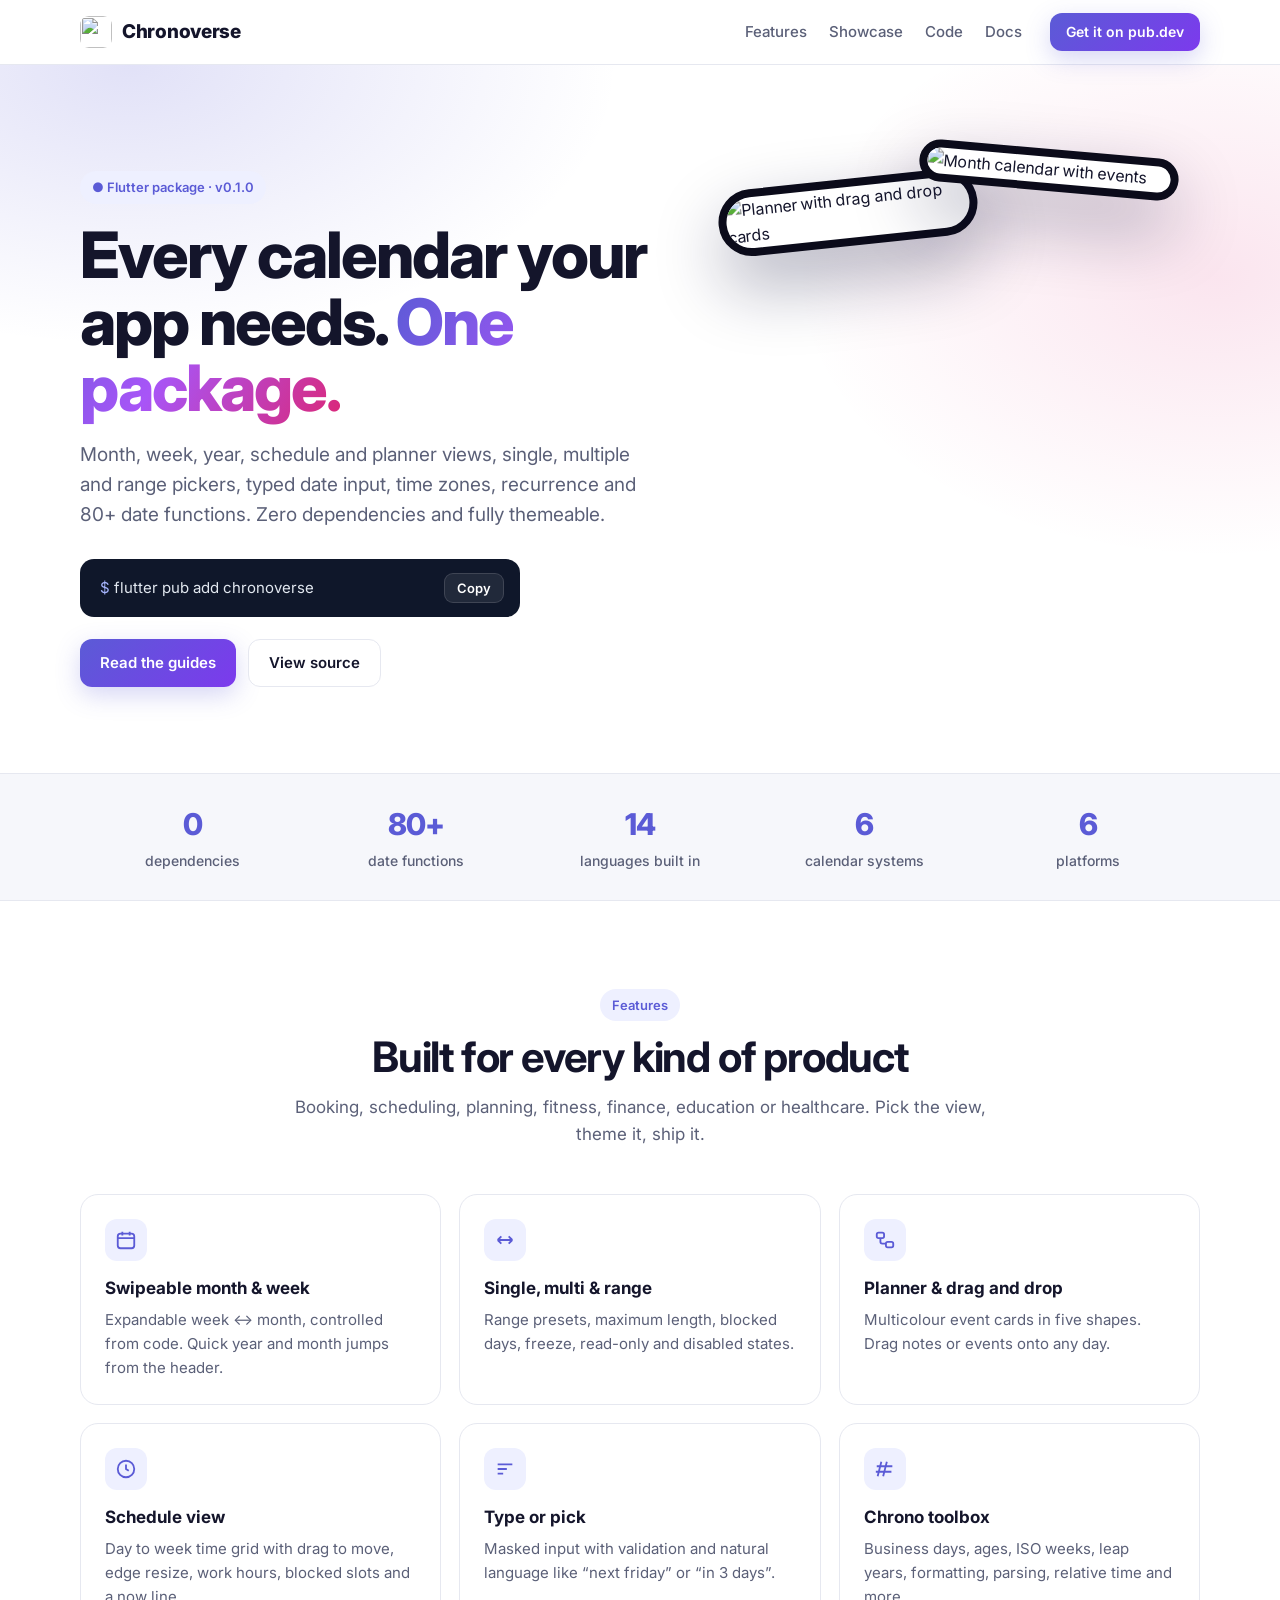
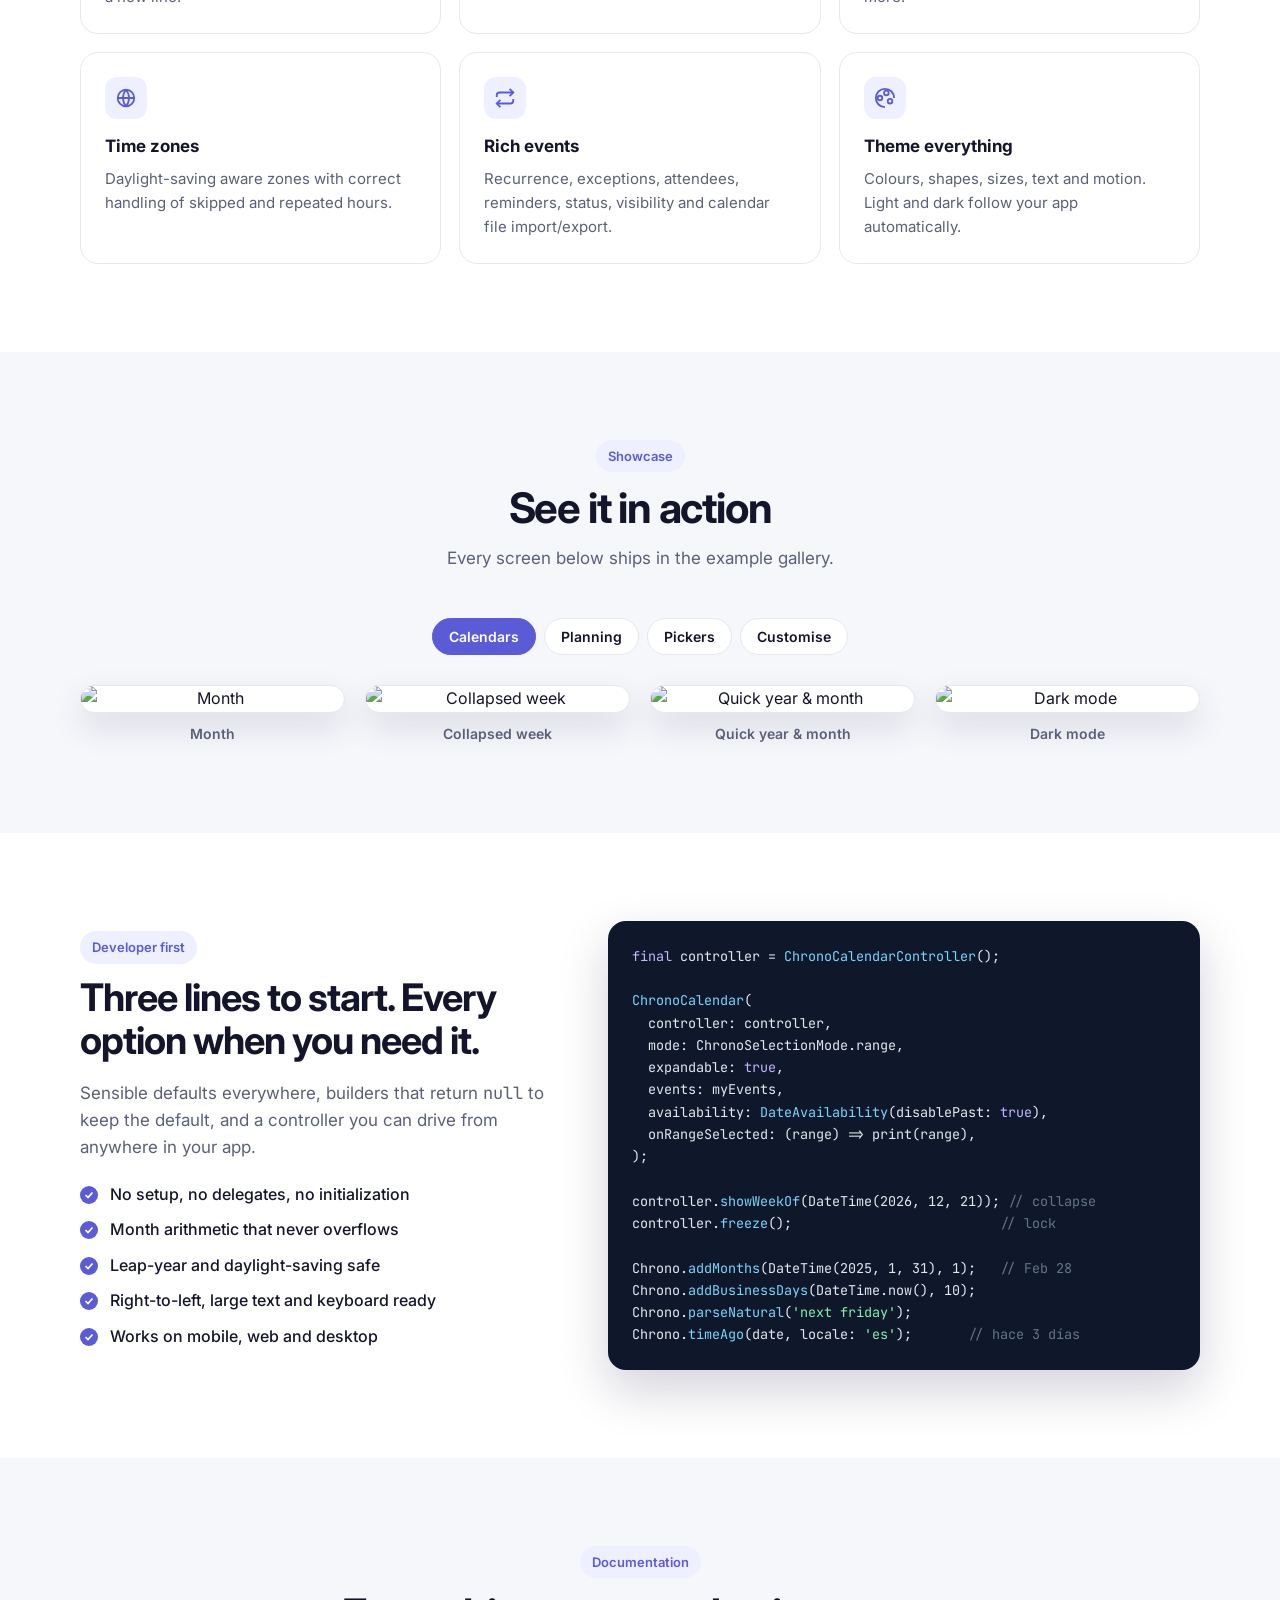
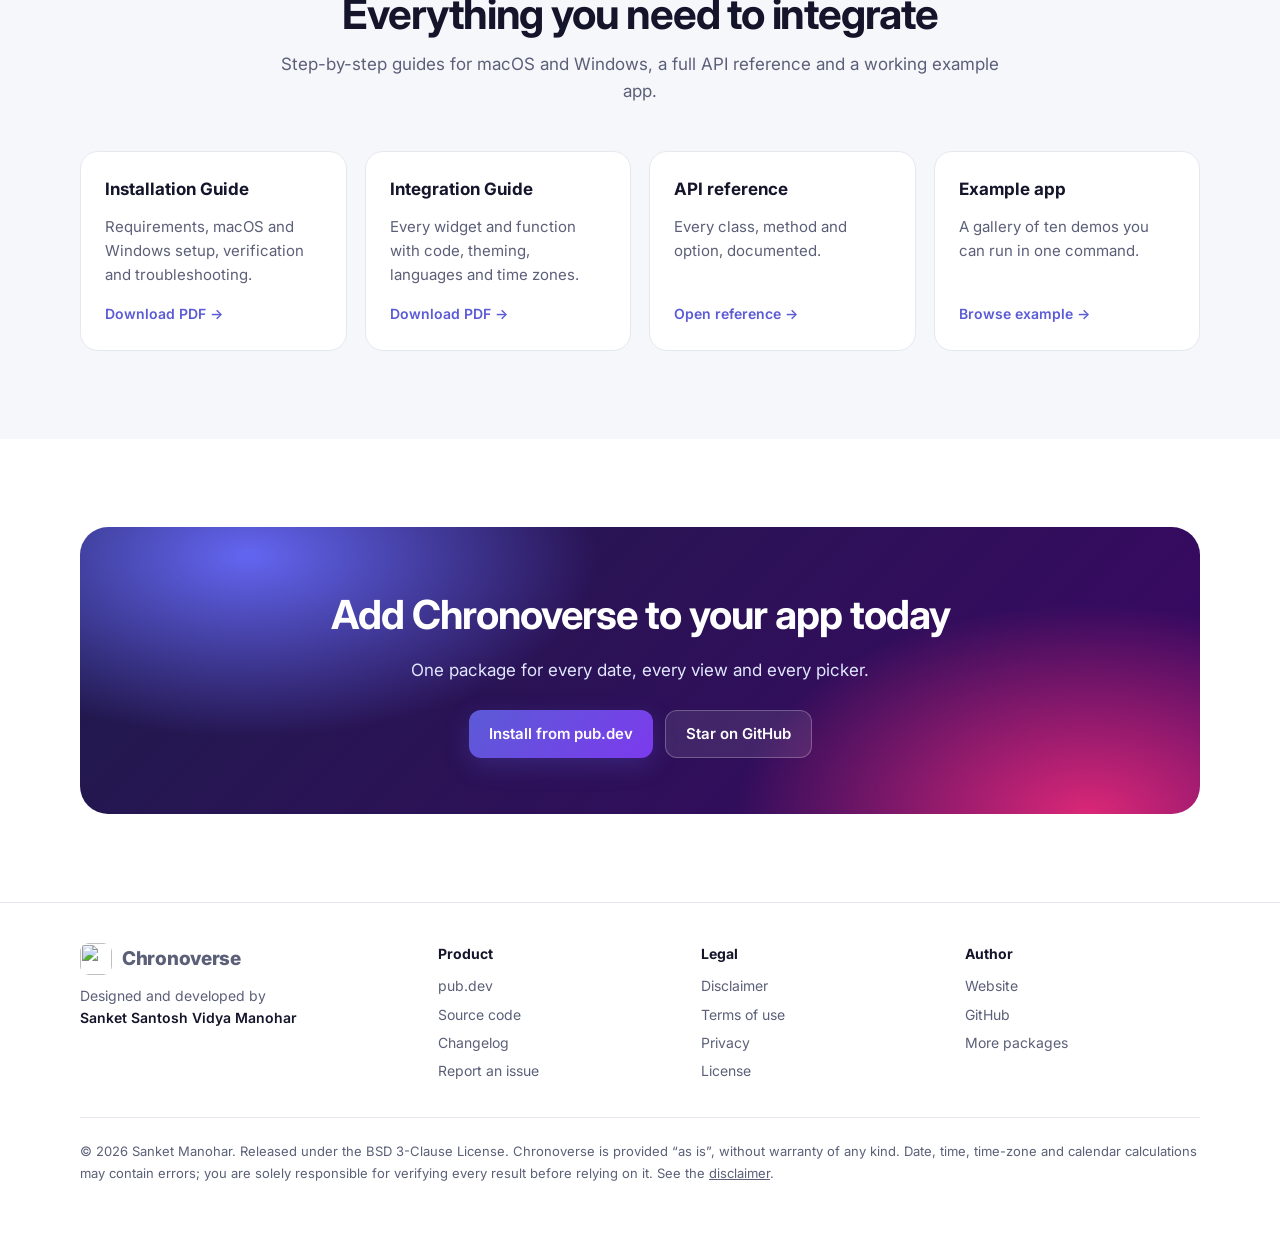
==== website/index.html @ 9c5b1da4 "Chronoverse 0.1.0 All-in-one calendar and date toolkit for Flutter: calendars, pickers, schedule and" ====
<!doctype html>
<html lang="en">
<head>
<meta charset="utf-8">
<meta name="viewport" content="width=device-width, initial-scale=1">
<title>Chronoverse · The all-in-one calendar &amp; date toolkit for Flutter</title>
<meta name="description" content="Calendars, pickers, schedules, planners and 80+ date functions for Flutter. Zero dependencies, fully themeable, 14 languages.">
<meta name="author" content="Sanket Santosh Vidya Manohar">
<meta property="og:title" content="Chronoverse">
<meta property="og:description" content="The all-in-one calendar & date toolkit for Flutter.">
<meta property="og:image" content="assets/brand/banner.jpg">
<meta name="twitter:card" content="summary_large_image">
<link rel="icon" href="assets/brand/logo.png">
<link rel="preconnect" href="https://fonts.googleapis.com">
<link href="https://fonts.googleapis.com/css2?family=Inter:wght@400;500;600;700;800&family=JetBrains+Mono:wght@400;500&display=swap" rel="stylesheet">
<style>
:root{
  --bg:#ffffff; --bg2:#f6f7fb; --card:#ffffff; --text:#14152b; --muted:#5b6078; --line:#e6e8f0;
  --brand:#5b5bd6; --brand2:#db2777; --brandSoft:#eef0ff; --code:#0f172a; --codeText:#e2e8f0;
}
@media (prefers-color-scheme: dark){
  :root{ --bg:#0b0b18; --bg2:#12122a; --card:#16162f; --text:#eceefe; --muted:#a3a7c2; --line:#26264a;
    --brandSoft:#1e1e44; --code:#070712; }
}
*{box-sizing:border-box}
html{scroll-behavior:smooth}
body{margin:0;background:var(--bg);color:var(--text);font-family:Inter,system-ui,sans-serif;line-height:1.6;-webkit-font-smoothing:antialiased}
a{color:inherit;text-decoration:none}
.wrap{max-width:1160px;margin:0 auto;padding:0 20px}
code,pre{font-family:'JetBrains Mono',ui-monospace,monospace}

/* nav */
nav{position:sticky;top:0;z-index:10;backdrop-filter:saturate(1.6) blur(14px);background:color-mix(in srgb,var(--bg) 82%,transparent);border-bottom:1px solid var(--line)}
nav .wrap{display:flex;align-items:center;gap:28px;height:64px}
.logo{display:flex;align-items:center;gap:10px;font-weight:800;font-size:19px;letter-spacing:-.3px}
.logo img{width:32px;height:32px;border-radius:9px}
nav .links{display:flex;gap:22px;margin-left:auto;font-size:15px;color:var(--muted);font-weight:500}
nav .links a:hover{color:var(--text)}
.btn{display:inline-flex;align-items:center;gap:8px;padding:11px 20px;border-radius:12px;font-weight:600;font-size:15px;transition:transform .15s,box-shadow .15s}
.btn:hover{transform:translateY(-1px)}
.btn.primary{background:linear-gradient(135deg,var(--brand),#7c3aed);color:#fff;box-shadow:0 8px 24px #5b5bd640}
.btn.ghost{border:1px solid var(--line);background:var(--card)}
nav .btn{padding:8px 16px;font-size:14px}

/* hero */
.hero{position:relative;overflow:hidden;padding:84px 0 64px;background:
  radial-gradient(700px 400px at 10% 0%,#5b5bd62e,transparent 70%),
  radial-gradient(600px 400px at 95% 30%,#db27771f,transparent 70%)}
.hero .wrap{display:grid;grid-template-columns:1.05fr .95fr;gap:40px;align-items:center}
.eyebrow{display:inline-flex;gap:8px;align-items:center;padding:6px 12px;border-radius:999px;background:var(--brandSoft);color:var(--brand);font-weight:600;font-size:13px}
h1{font-size:clamp(38px,5.4vw,64px);line-height:1.04;letter-spacing:-2px;margin:18px 0 18px;font-weight:800}
h1 .grad{background:linear-gradient(120deg,var(--brand),#a855f7 50%,var(--brand2));-webkit-background-clip:text;background-clip:text;color:transparent}
.lead{font-size:19px;color:var(--muted);max-width:560px;margin:0 0 28px}
.install{display:flex;align-items:center;gap:12px;background:var(--code);color:var(--codeText);border-radius:14px;padding:14px 16px 14px 20px;max-width:440px;font-size:15px;margin-bottom:22px}
.install span.p{color:#a5b4fc}
.install button{margin-left:auto;background:#ffffff14;border:1px solid #ffffff22;color:#fff;border-radius:9px;padding:6px 12px;font:600 13px Inter,sans-serif;cursor:pointer}
.ctas{display:flex;gap:12px;flex-wrap:wrap}
.phones{position:relative;height:560px}
.phone{position:absolute;width:260px;border-radius:34px;overflow:hidden;border:8px solid #0b0b1a;box-shadow:0 30px 70px #0f0f3a55;background:#fff}
.phone img{display:block;width:100%}
.phone.a{left:6%;top:30px;transform:rotate(-6deg)}
.phone.b{right:4%;top:0;transform:rotate(5deg)}

/* stats */
.stats{border-top:1px solid var(--line);border-bottom:1px solid var(--line);background:var(--bg2)}
.stats .wrap{display:grid;grid-template-columns:repeat(5,1fr);text-align:center;padding:26px 20px}
.stat b{display:block;font-size:30px;font-weight:800;letter-spacing:-1px;color:var(--brand)}
.stat span{color:var(--muted);font-size:14px;font-weight:500}

section{padding:88px 0}
.head{text-align:center;max-width:720px;margin:0 auto 46px}
.head h2{font-size:clamp(30px,3.6vw,42px);letter-spacing:-1.2px;line-height:1.15;margin:12px 0}
.head p{color:var(--muted);font-size:17px;margin:0}

/* features */
.grid{display:grid;grid-template-columns:repeat(3,1fr);gap:18px}
.card{background:var(--card);border:1px solid var(--line);border-radius:18px;padding:24px;transition:border-color .2s,transform .2s}
.card:hover{border-color:var(--brand);transform:translateY(-2px)}
.ico{width:42px;height:42px;border-radius:12px;display:grid;place-items:center;background:var(--brandSoft);color:var(--brand);margin-bottom:14px}
.ico svg{width:22px;height:22px}
.card h3{margin:0 0 6px;font-size:17px}
.card p{margin:0;color:var(--muted);font-size:15px}

/* showcase */
.alt{background:var(--bg2)}
.tabs{display:flex;gap:8px;justify-content:center;flex-wrap:wrap;margin-bottom:30px}
.tabs button{border:1px solid var(--line);background:var(--card);color:var(--text);padding:9px 16px;border-radius:999px;font:600 14px Inter,sans-serif;cursor:pointer}
.tabs button.on{background:var(--brand);border-color:var(--brand);color:#fff}
.gallery{display:grid;grid-template-columns:repeat(4,1fr);gap:20px}
.gallery figure{margin:0;text-align:center}
.gallery img{width:100%;border-radius:22px;border:1px solid var(--line);box-shadow:0 14px 34px #0f0f3a1f;display:block;background:#fff}
.gallery figcaption{margin-top:10px;font-weight:600;font-size:14px;color:var(--muted)}

/* code */
.split{display:grid;grid-template-columns:.9fr 1.1fr;gap:44px;align-items:center}
.split h2{font-size:clamp(28px,3.2vw,38px);letter-spacing:-1px;line-height:1.15;margin:12px 0}
.split p{color:var(--muted);font-size:17px}
.checks{list-style:none;padding:0;margin:20px 0 0}
.checks li{padding-left:30px;position:relative;margin:10px 0;font-weight:500}
.checks li::before{content:"";position:absolute;left:0;top:4px;width:18px;height:18px;border-radius:50%;background:var(--brand) url("data:image/svg+xml,%3Csvg xmlns='http://www.w3.org/2000/svg' viewBox='0 0 24 24' fill='none' stroke='white' stroke-width='3.5'%3E%3Cpath d='M5 12l5 5 9-10'/%3E%3C/svg%3E") center/12px no-repeat}
pre.code{background:var(--code);color:var(--codeText);border-radius:18px;padding:24px;font-size:13.5px;line-height:1.65;overflow:auto;margin:0;box-shadow:0 20px 50px #0f0f3a30}
.k{color:#c4b5fd}.s{color:#86efac}.c{color:#64748b}.f{color:#7dd3fc}

/* docs */
.docs{display:grid;grid-template-columns:repeat(4,1fr);gap:18px}
.doc{display:flex;flex-direction:column;gap:6px}
.doc .more{margin-top:auto;padding-top:10px;color:var(--brand);font-weight:600;font-size:14px}

/* cta + footer */
.cta{text-align:center;border-radius:28px;padding:56px 24px;color:#fff;background:
  radial-gradient(500px 260px at 15% 10%,#6366f1,transparent 70%),radial-gradient(500px 300px at 90% 100%,#db2777,transparent 70%),linear-gradient(135deg,#1e1b4b,#3b0764)}
.cta h2{font-size:clamp(28px,3.4vw,40px);letter-spacing:-1px;margin:0 0 10px}
.cta p{color:#e0e7ff;margin:0 0 26px;font-size:17px}
.cta .btn.ghost{background:#ffffff18;border-color:#ffffff40;color:#fff}
footer{border-top:1px solid var(--line);padding:40px 0 50px;color:var(--muted);font-size:14px}
footer .wrap{display:grid;grid-template-columns:1.4fr 1fr 1fr 1fr;gap:28px}
footer h4{color:var(--text);margin:0 0 10px;font-size:14px}
footer a{display:block;margin:6px 0}
footer a:hover{color:var(--text)}
.legal{grid-column:1/-1;border-top:1px solid var(--line);padding-top:22px;font-size:13px;line-height:1.7}

@media (max-width:900px){
  nav .links{display:none}
  .hero .wrap,.split{grid-template-columns:1fr}
  .phones{height:470px}
  .phone{width:210px}
  .grid,.docs{grid-template-columns:1fr 1fr}
  .gallery{grid-template-columns:1fr 1fr}
  .stats .wrap{grid-template-columns:repeat(3,1fr);row-gap:18px}
  footer .wrap{grid-template-columns:1fr 1fr}
}
@media (max-width:560px){
  .grid,.docs{grid-template-columns:1fr}
  .phone{width:170px}.phones{height:390px}
  .stats .wrap{grid-template-columns:1fr 1fr}
  .install{font-size:13px}
}
</style>
</head>
<body>

<nav>
  <div class="wrap">
    <a class="logo" href="#"><img src="assets/brand/logo.png" alt="">Chronoverse</a>
    <div class="links">
      <a href="#features">Features</a>
      <a href="#showcase">Showcase</a>
      <a href="#code">Code</a>
      <a href="#docs">Docs</a>
    </div>
    <a class="btn primary" href="https://pub.dev/packages/chronoverse">Get it on pub.dev</a>
  </div>
</nav>

<header class="hero">
  <div class="wrap">
    <div>
      <span class="eyebrow">● Flutter package · v0.1.0</span>
      <h1>Every calendar your app needs. <span class="grad">One package.</span></h1>
      <p class="lead">Month, week, year, schedule and planner views, single, multiple and range pickers, typed date
        input, time zones, recurrence and 80+ date functions. Zero dependencies and fully themeable.</p>
      <div class="install"><span><span class="p">$</span> flutter pub add chronoverse</span>
        <button onclick="navigator.clipboard&&navigator.clipboard.writeText('flutter pub add chronoverse');this.textContent='Copied'">Copy</button></div>
      <div class="ctas">
        <a class="btn primary" href="#docs">Read the guides</a>
        <a class="btn ghost" href="https://github.com/sanket-manohar/chronoverse">View source</a>
      </div>
    </div>
    <div class="phones">
      <div class="phone a"><img src="assets/screenshots/planner.png" alt="Planner with drag and drop cards"></div>
      <div class="phone b"><img src="assets/screenshots/month.png" alt="Month calendar with events"></div>
    </div>
  </div>
</header>

<div class="stats">
  <div class="wrap">
    <div class="stat"><b>0</b><span>dependencies</span></div>
    <div class="stat"><b>80+</b><span>date functions</span></div>
    <div class="stat"><b>14</b><span>languages built in</span></div>
    <div class="stat"><b>6</b><span>calendar systems</span></div>
    <div class="stat"><b>6</b><span>platforms</span></div>
  </div>
</div>

<section id="features">
  <div class="wrap">
    <div class="head">
      <span class="eyebrow">Features</span>
      <h2>Built for every kind of product</h2>
      <p>Booking, scheduling, planning, fitness, finance, education or healthcare. Pick the view, theme it, ship it.</p>
    </div>
    <div class="grid">
      <div class="card"><div class="ico"><svg viewBox="0 0 24 24" fill="none" stroke="currentColor" stroke-width="2"><rect x="3" y="5" width="18" height="16" rx="3"/><path d="M3 10h18M8 3v4M16 3v4"/></svg></div>
        <h3>Swipeable month &amp; week</h3><p>Expandable week ↔ month, controlled from code. Quick year and month jumps from the header.</p></div>
      <div class="card"><div class="ico"><svg viewBox="0 0 24 24" fill="none" stroke="currentColor" stroke-width="2"><path d="M4 12h16M4 12l4-4M4 12l4 4M20 12l-4-4M20 12l-4 4"/></svg></div>
        <h3>Single, multi &amp; range</h3><p>Range presets, maximum length, blocked days, freeze, read-only and disabled states.</p></div>
      <div class="card"><div class="ico"><svg viewBox="0 0 24 24" fill="none" stroke="currentColor" stroke-width="2"><rect x="3" y="4" width="8" height="6" rx="2"/><rect x="13" y="14" width="8" height="6" rx="2"/><path d="M7 10v4a2 2 0 0 0 2 2h4"/></svg></div>
        <h3>Planner &amp; drag and drop</h3><p>Multicolour event cards in five shapes. Drag notes or events onto any day.</p></div>
      <div class="card"><div class="ico"><svg viewBox="0 0 24 24" fill="none" stroke="currentColor" stroke-width="2"><circle cx="12" cy="12" r="9"/><path d="M12 7v5l3 2"/></svg></div>
        <h3>Schedule view</h3><p>Day to week time grid with drag to move, edge resize, work hours, blocked slots and a now line.</p></div>
      <div class="card"><div class="ico"><svg viewBox="0 0 24 24" fill="none" stroke="currentColor" stroke-width="2"><path d="M4 7h16M4 12h10M4 17h6"/></svg></div>
        <h3>Type or pick</h3><p>Masked input with validation and natural language like “next friday” or “in 3 days”.</p></div>
      <div class="card"><div class="ico"><svg viewBox="0 0 24 24" fill="none" stroke="currentColor" stroke-width="2"><path d="M4 20l4-16M10 20l4-16M3 9h17M2 15h17"/></svg></div>
        <h3>Chrono toolbox</h3><p>Business days, ages, ISO weeks, leap years, formatting, parsing, relative time and more.</p></div>
      <div class="card"><div class="ico"><svg viewBox="0 0 24 24" fill="none" stroke="currentColor" stroke-width="2"><circle cx="12" cy="12" r="9"/><path d="M3 12h18M12 3a14 14 0 0 1 0 18M12 3a14 14 0 0 0 0 18"/></svg></div>
        <h3>Time zones</h3><p>Daylight-saving aware zones with correct handling of skipped and repeated hours.</p></div>
      <div class="card"><div class="ico"><svg viewBox="0 0 24 24" fill="none" stroke="currentColor" stroke-width="2"><path d="M17 2l4 4-4 4"/><path d="M3 11V9a3 3 0 0 1 3-3h15M7 22l-4-4 4-4"/><path d="M21 13v2a3 3 0 0 1-3 3H3"/></svg></div>
        <h3>Rich events</h3><p>Recurrence, exceptions, attendees, reminders, status, visibility and calendar file import/export.</p></div>
      <div class="card"><div class="ico"><svg viewBox="0 0 24 24" fill="none" stroke="currentColor" stroke-width="2"><circle cx="13.5" cy="6.5" r="2.5"/><circle cx="6.5" cy="12" r="2.5"/><circle cx="17.5" cy="15.5" r="2.5"/><path d="M12 22a10 10 0 1 1 10-10"/></svg></div>
        <h3>Theme everything</h3><p>Colours, shapes, sizes, text and motion. Light and dark follow your app automatically.</p></div>
    </div>
  </div>
</section>

<section id="showcase" class="alt">
  <div class="wrap">
    <div class="head">
      <span class="eyebrow">Showcase</span>
      <h2>See it in action</h2>
      <p>Every screen below ships in the example gallery.</p>
    </div>
    <div class="tabs" id="tabs"></div>
    <div class="gallery" id="gallery"></div>
  </div>
</section>

<section id="code">
  <div class="wrap split">
    <div>
      <span class="eyebrow">Developer first</span>
      <h2>Three lines to start. Every option when you need it.</h2>
      <p>Sensible defaults everywhere, builders that return <code>null</code> to keep the default, and a controller you can
        drive from anywhere in your app.</p>
      <ul class="checks">
        <li>No setup, no delegates, no initialization</li>
        <li>Month arithmetic that never overflows</li>
        <li>Leap-year and daylight-saving safe</li>
        <li>Right-to-left, large text and keyboard ready</li>
        <li>Works on mobile, web and desktop</li>
      </ul>
    </div>
<pre class="code"><span class="k">final</span> controller = <span class="f">ChronoCalendarController</span>();

<span class="f">ChronoCalendar</span>(
  controller: controller,
  mode: ChronoSelectionMode.range,
  expandable: <span class="k">true</span>,
  events: myEvents,
  availability: <span class="f">DateAvailability</span>(disablePast: <span class="k">true</span>),
  onRangeSelected: (range) =&gt; print(range),
);

controller.<span class="f">showWeekOf</span>(DateTime(2026, 12, 21)); <span class="c">// collapse</span>
controller.<span class="f">freeze</span>();                          <span class="c">// lock</span>

Chrono.<span class="f">addMonths</span>(DateTime(2025, 1, 31), 1);   <span class="c">// Feb 28</span>
Chrono.<span class="f">addBusinessDays</span>(DateTime.now(), 10);
Chrono.<span class="f">parseNatural</span>(<span class="s">'next friday'</span>);
Chrono.<span class="f">timeAgo</span>(date, locale: <span class="s">'es'</span>);       <span class="c">// hace 3 días</span></pre>
  </div>
</section>

<section id="docs" class="alt">
  <div class="wrap">
    <div class="head">
      <span class="eyebrow">Documentation</span>
      <h2>Everything you need to integrate</h2>
      <p>Step-by-step guides for macOS and Windows, a full API reference and a working example app.</p>
    </div>
    <div class="docs">
      <a class="card doc" href="assets/guides/Chronoverse-Installation-Guide.pdf"><h3>Installation Guide</h3><p>Requirements, macOS and Windows setup, verification and troubleshooting.</p><span class="more">Download PDF →</span></a>
      <a class="card doc" href="assets/guides/Chronoverse-Integration-Guide.pdf"><h3>Integration Guide</h3><p>Every widget and function with code, theming, languages and time zones.</p><span class="more">Download PDF →</span></a>
      <a class="card doc" href="https://pub.dev/documentation/chronoverse/latest/"><h3>API reference</h3><p>Every class, method and option, documented.</p><span class="more">Open reference →</span></a>
      <a class="card doc" href="https://github.com/sanket-manohar/chronoverse/tree/main/example"><h3>Example app</h3><p>A gallery of ten demos you can run in one command.</p><span class="more">Browse example →</span></a>
    </div>
  </div>
</section>

<section>
  <div class="wrap">
    <div class="cta">
      <h2>Add Chronoverse to your app today</h2>
      <p>One package for every date, every view and every picker.</p>
      <div class="ctas" style="justify-content:center">
        <a class="btn primary" href="https://pub.dev/packages/chronoverse">Install from pub.dev</a>
        <a class="btn ghost" href="https://github.com/sanket-manohar/chronoverse">Star on GitHub</a>
      </div>
    </div>
  </div>
</section>

<footer>
  <div class="wrap">
    <div>
      <a class="logo" href="#" style="margin:0 0 10px"><img src="assets/brand/logo.png" alt="">Chronoverse</a>
      <p style="margin:0">Designed and developed by<br><a href="https://sanketmanohar.com/" style="display:inline;color:var(--text);font-weight:600">Sanket Santosh Vidya Manohar</a></p>
    </div>
    <div><h4>Product</h4>
      <a href="https://pub.dev/packages/chronoverse">pub.dev</a>
      <a href="https://github.com/sanket-manohar/chronoverse">Source code</a>
      <a href="https://github.com/sanket-manohar/chronoverse/blob/main/CHANGELOG.md">Changelog</a>
      <a href="https://github.com/sanket-manohar/chronoverse/issues">Report an issue</a></div>
    <div><h4>Legal</h4>
      <a href="https://github.com/sanket-manohar/chronoverse/blob/main/DISCLAIMER.md">Disclaimer</a>
      <a href="https://github.com/sanket-manohar/chronoverse/blob/main/TERMS_OF_USE.md">Terms of use</a>
      <a href="https://github.com/sanket-manohar/chronoverse/blob/main/PRIVACY.md">Privacy</a>
      <a href="https://github.com/sanket-manohar/chronoverse/blob/main/LICENSE">License</a></div>
    <div><h4>Author</h4>
      <a href="https://sanketmanohar.com/">Website</a>
      <a href="https://github.com/sanket-manohar">GitHub</a>
      <a href="https://pub.dev/publishers/sanketmanohar.com/packages">More packages</a></div>
    <div class="legal">© 2026 Sanket Manohar. Released under the BSD 3-Clause License. Chronoverse is provided “as is”,
      without warranty of any kind. Date, time, time-zone and calendar calculations may contain errors; you are solely
      responsible for verifying every result before relying on it. See the
      <a href="https://github.com/sanket-manohar/chronoverse/blob/main/DISCLAIMER.md" style="display:inline;text-decoration:underline">disclaimer</a>.</div>
  </div>
</footer>

<script>
const shots = {
  Calendars: [['month','Month'],['week_collapsed','Collapsed week'],['quick_picker','Quick year & month'],['month_dark','Dark mode']],
  Planning: [['planner','Planner'],['schedule','Schedule'],['agenda','Agenda'],['year','Year & heatmap']],
  Pickers: [['pickers','Type or pick'],['date_dialog','Date dialog'],['range_sheet','Range presets'],['booking','Booking']],
  Customise: [['theming','Themes & languages'],['toolbox','Chrono toolbox'],['strip','Week strip'],['schedule_dark','Dark schedule']],
};
const tabs = document.getElementById('tabs'), gallery = document.getElementById('gallery');
function show(name){
  [...tabs.children].forEach(b => b.classList.toggle('on', b.textContent === name));
  gallery.innerHTML = shots[name].map(([f,c]) =>
    `<figure><img src="assets/screenshots/${f}.png" alt="${c}"><figcaption>${c}</figcaption></figure>`).join('');
}
Object.keys(shots).forEach(n => { const b = document.createElement('button'); b.textContent = n; b.onclick = () => show(n); tabs.appendChild(b); });
show('Calendars');
</script>
</body>
</html>
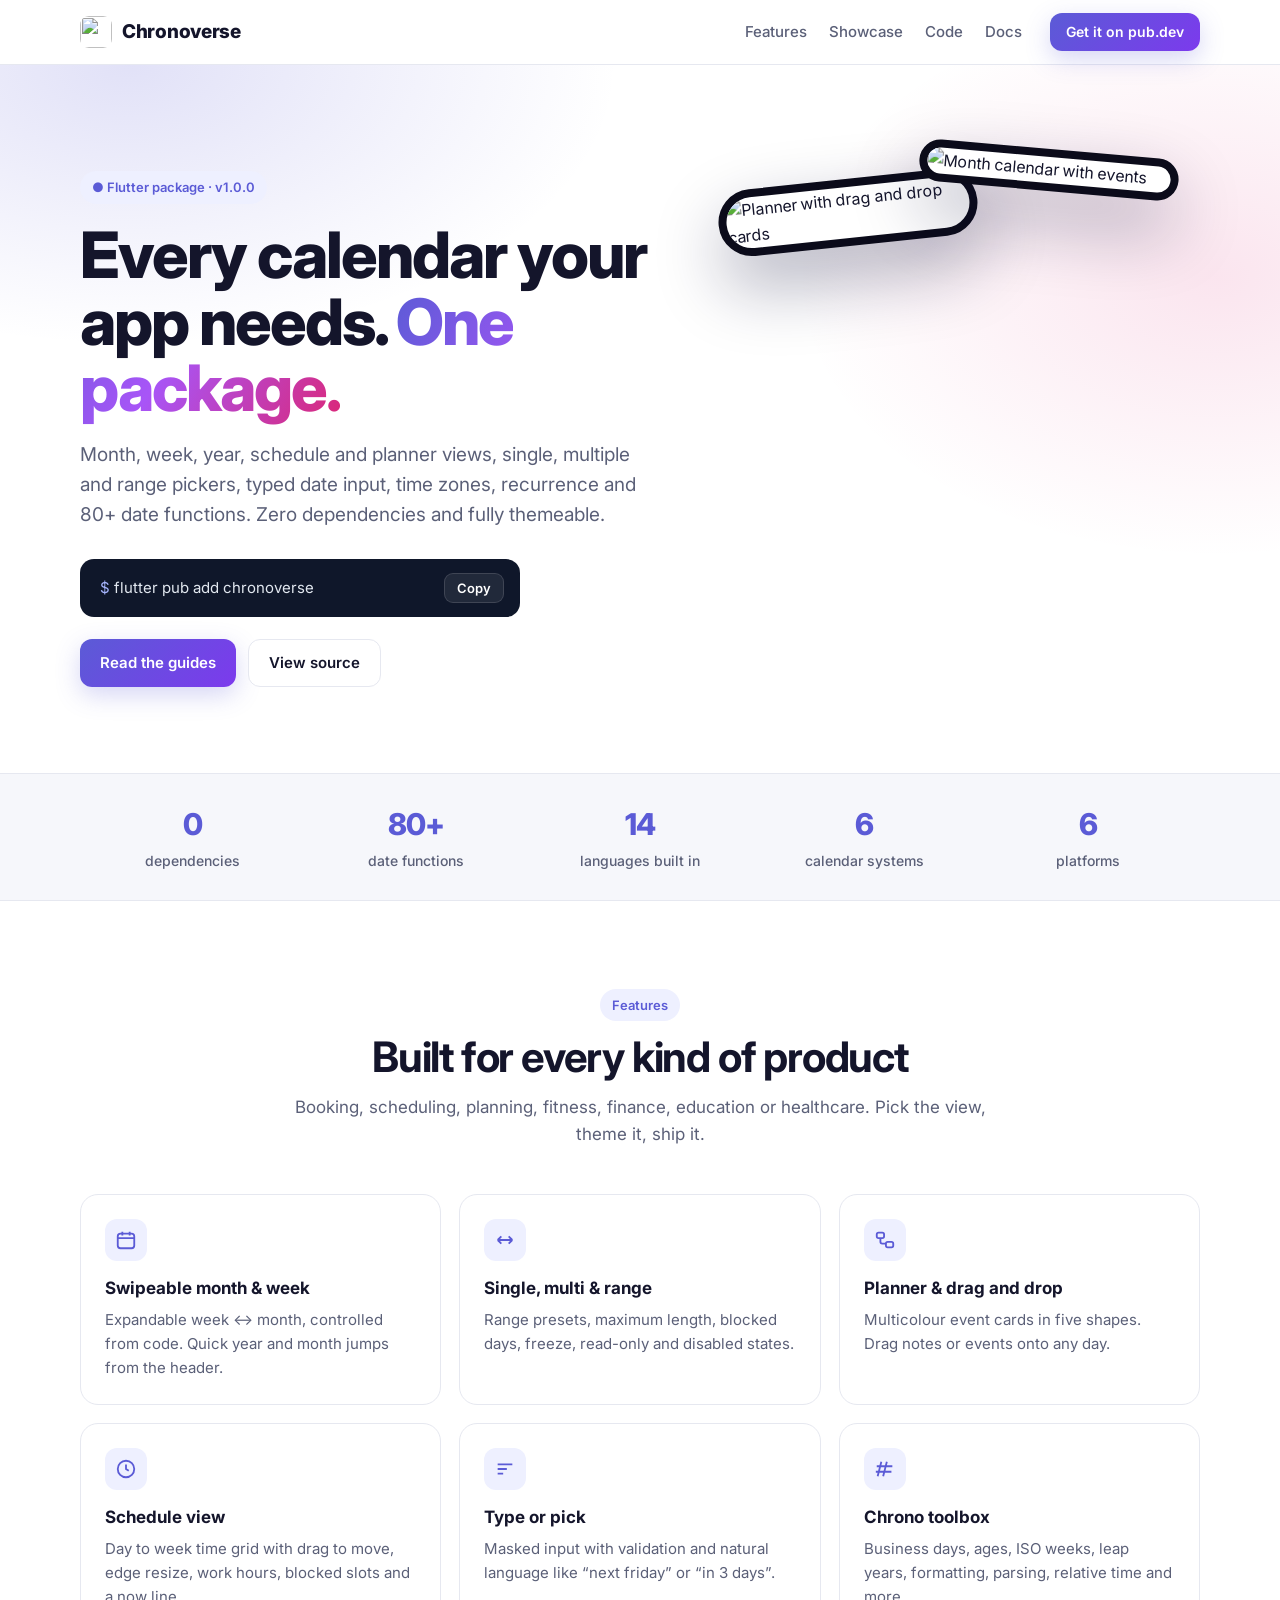
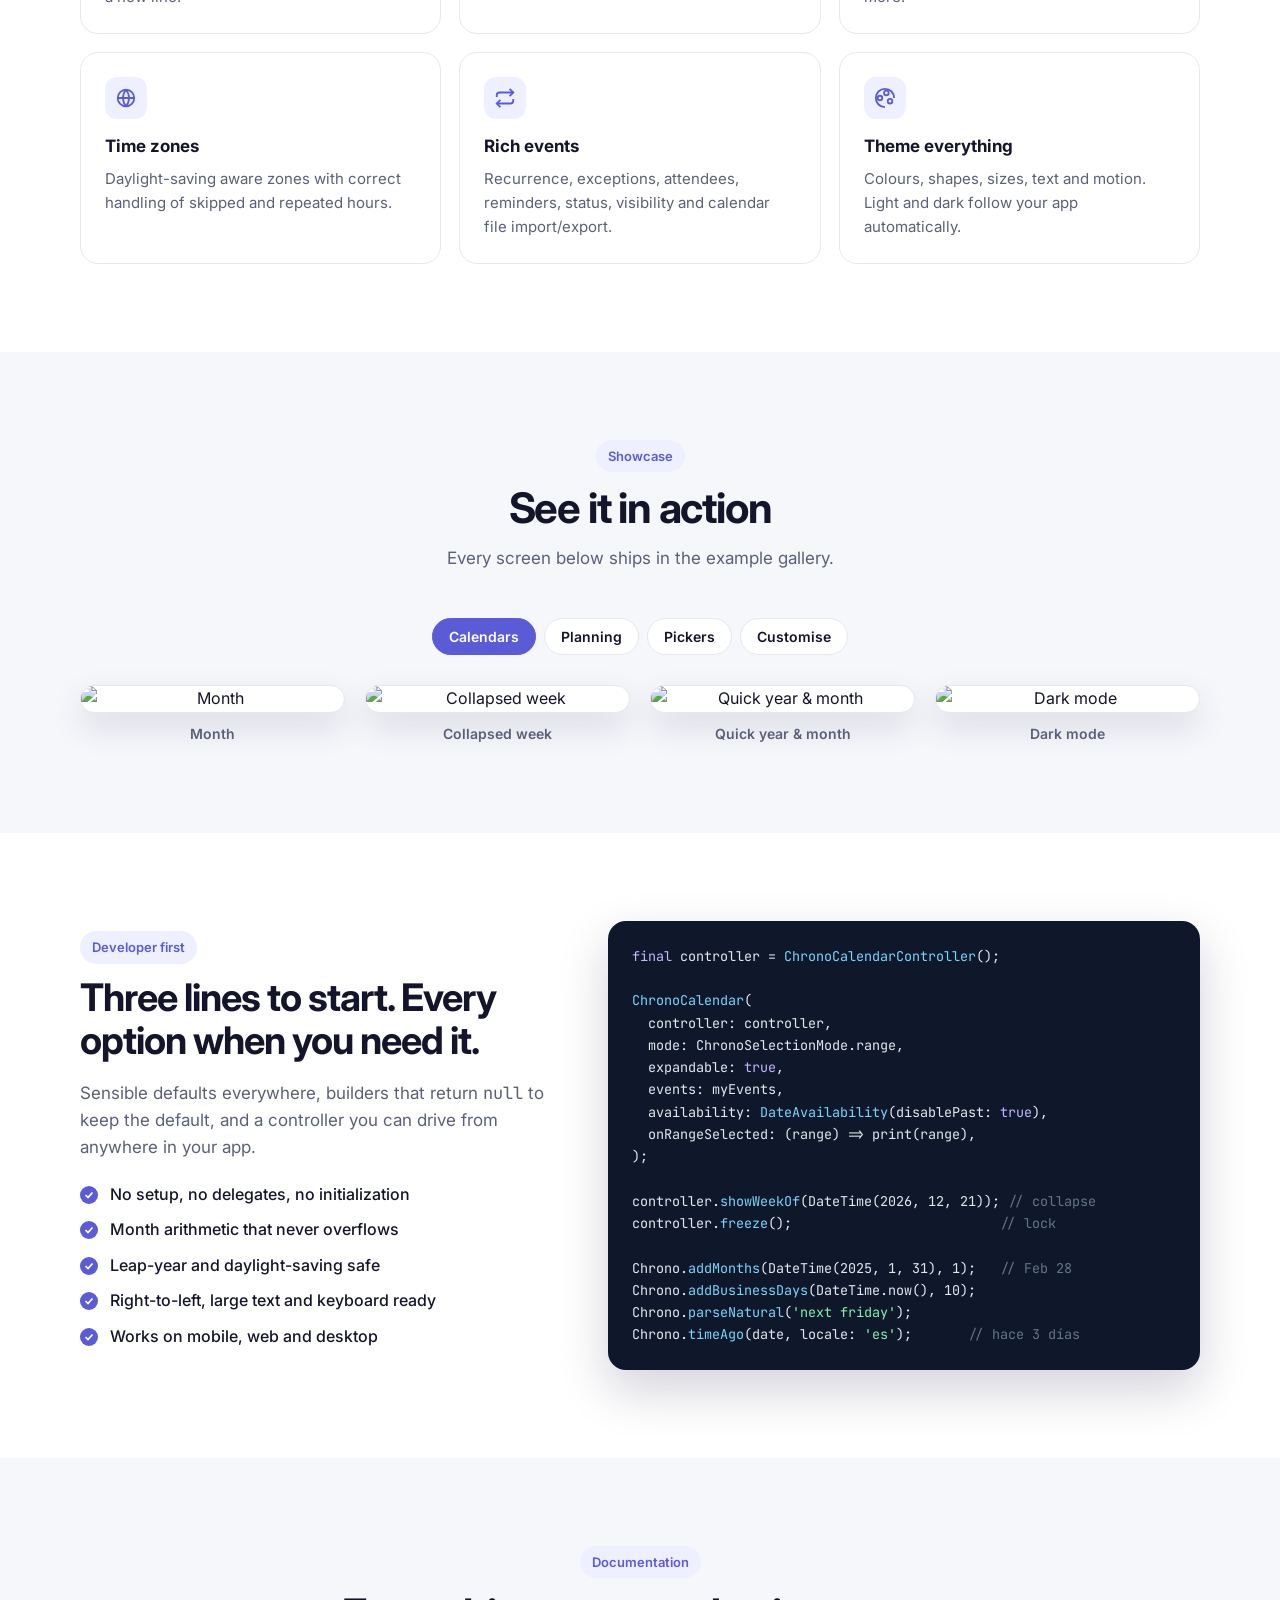
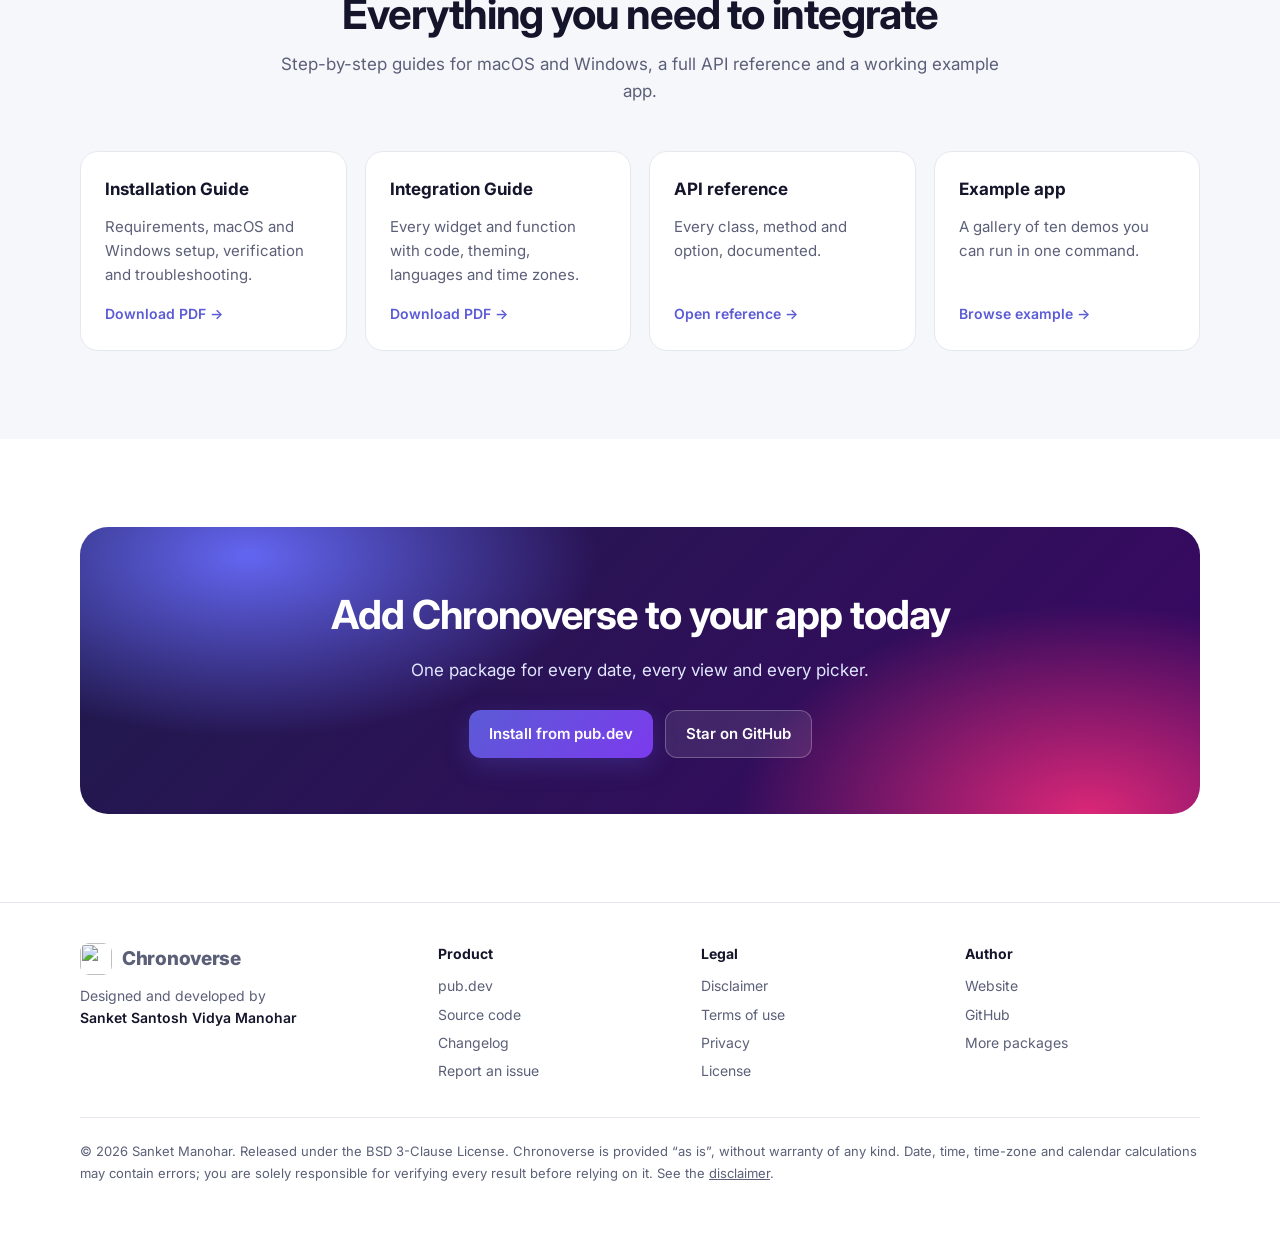
==== commit bbf9e5de: "Release as 1.0.0" ====
--- a/website/index.html
+++ b/website/index.html
@@ -155,7 +155,7 @@
 <header class="hero">
   <div class="wrap">
     <div>
-      <span class="eyebrow">● Flutter package · v0.1.0</span>
+      <span class="eyebrow">● Flutter package · v1.0.0</span>
       <h1>Every calendar your app needs. <span class="grad">One package.</span></h1>
       <p class="lead">Month, week, year, schedule and planner views, single, multiple and range pickers, typed date
         input, time zones, recurrence and 80+ date functions. Zero dependencies and fully themeable.</p>
